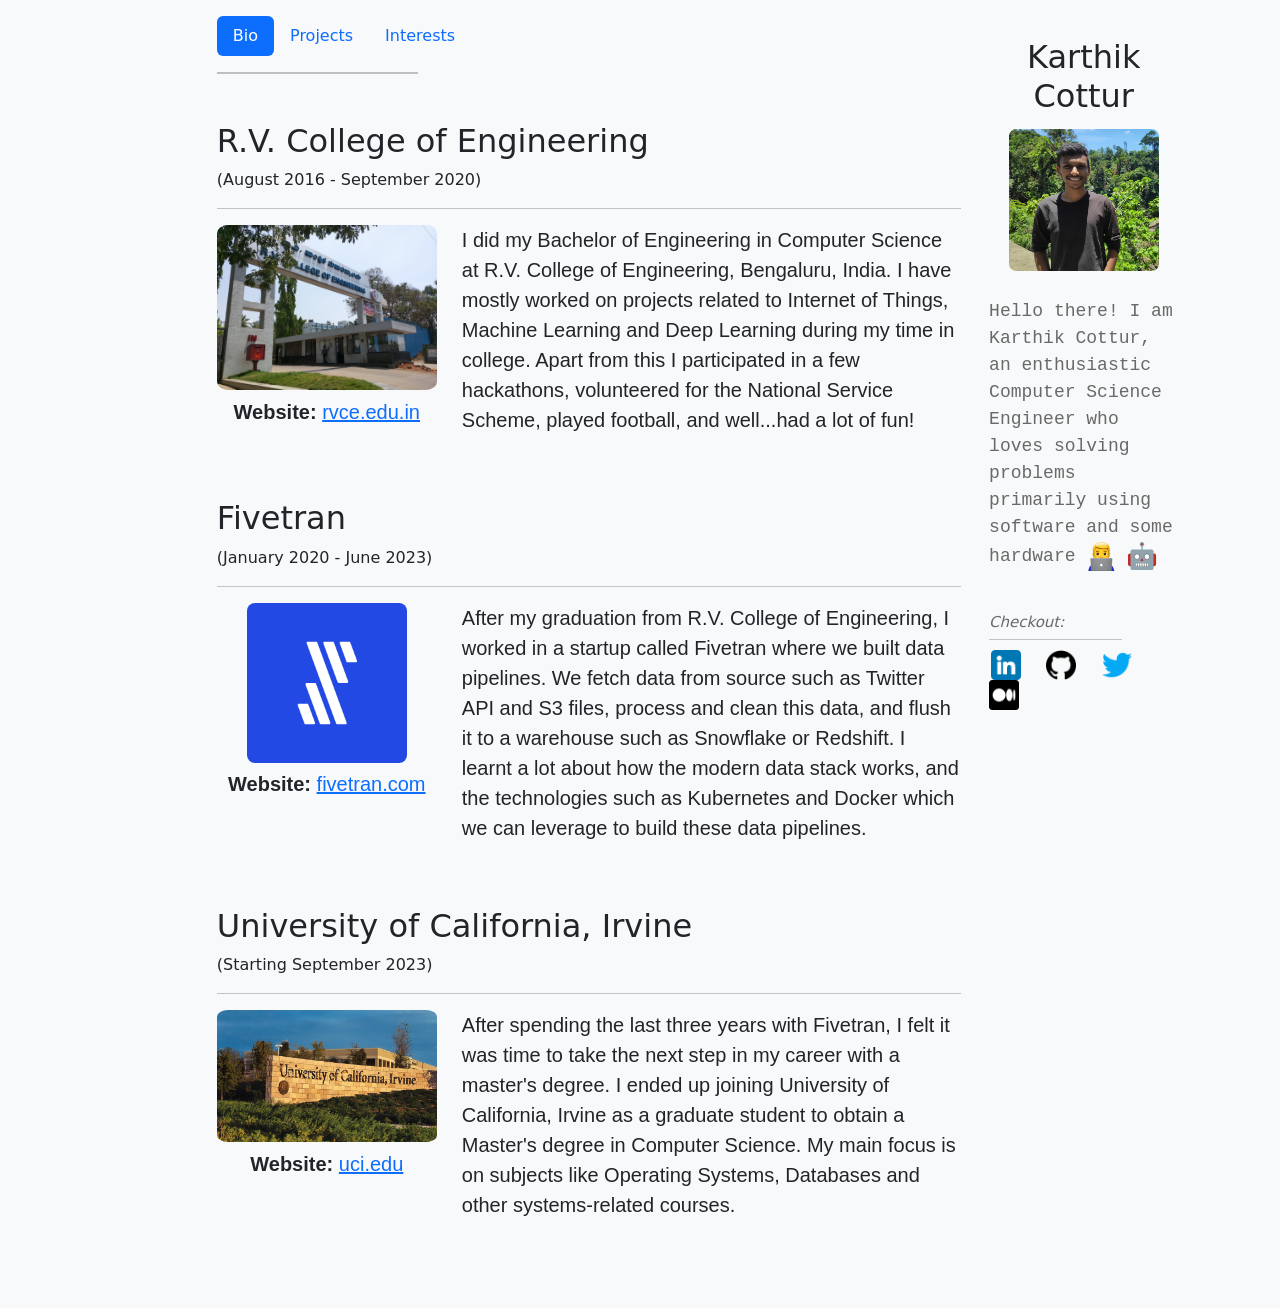
==== index.html @ 7d873bca "added projects" ====
<!DOCTYPE html>
<html>
<head>
	<title>Karthik Cottur</title>

    <meta charset="utf-8">
    <meta name="viewport" content="width=device-width, initial-scale=1">
    <meta name="description" content="">
    <title>Karthik Cottur</title>

	<link rel="stylesheet" href="assets/css/bootstrap.min.css">
    <link rel="stylesheet" href="assets/css/custom.css">


    </style>
</head>
<body class="bg-light">

    <div class="container content-bio col-2">
        <div style="text-align: center;">
            <h2>Karthik Cottur</h2>
            <img src = "assets/images/karthik.jpeg" class="img-default" style="width: 150px; margin-top: 3%;"/>
            <p style="font-size: 18px; font-family:monospace; color:dimgray; text-align: left;">
                <br />
                Hello there! I am Karthik Cottur, an enthusiastic Computer Science Engineer who loves solving problems primarily using software and some hardware <img src="assets/images/man-in-front-of-laptop.png" style="width: 30px; height: auto;"/>
                <img src="assets/images/robot.svg" style="width: 30px; height: auto;"/>
            </p>
            <br />
            <div style="text-align: left;">
                <p style="font-size: 15px; font-style: italic; color:dimgray; margin-bottom: 3%;"> Checkout: </p>
                <hr style="width: 70%; margin-bottom: 5%; margin-top: 0%;"/>
                <a href="https://www.linkedin.com/in/karthikcottur/" target=”_blank”><img src = "assets/images/linkedin.png" class="img-small" style="margin-left: 1%;"/></a>&nbsp;&nbsp;&nbsp;&nbsp;
                <a href="https://github.com/ckarthik14" target=”_blank”><img src = "assets/images/github.png" class="img-small"/></a>&nbsp;&nbsp;&nbsp;&nbsp;
                <a href="https://twitter.com/ckarthik114" target=”_blank”><img src = "assets/images/twitter.png" class="img-small"/></a>&nbsp;&nbsp;&nbsp;&nbsp;
                <a href="https://medium.com/@ckarthik114" target=”_blank”><img src = "assets/images/medium.png" class="img-small"/></a>
            </div>
        </div>
    </div>


    <div class="container content-margin">
        <div class="col-md-9">
            <header class="py-3">
                <ul class="nav nav-pills">
                    <li class="nav-item"><a href="./index.html" class="nav-link active" aria-current="page">Bio</a></li>
                    <li class="nav-item"><a href="./projects.html" class="nav-link">Projects</a></li>
                    <li class="nav-item"><a href="./interests.html" class="nav-link">Interests</a></li>
                </ul>
            </header>
            <div class="b-example-divider"></div>
        </div>
    </div>
    

    <div class="container content-margin">
        <div class="col-md-8">
            <br /><br />
            <h2>R.V. College of Engineering</h2><p>(August 2016 - September 2020)</p><hr>
            <div class="pic-left">
                <img src = "assets/images/rv.jpeg" class="img-default"/>
                
                <p class="pic-desc">
                    <b>Website:</b> <a href="https://rvce.edu.in/" target=”_blank”>rvce.edu.in</a>
                </p>
            </div>
            
            <div class="text-description-right">
                <p>
                    I did my Bachelor of Engineering in Computer Science at R.V. College of Engineering, Bengaluru, India. I have mostly worked on projects related to Internet of Things, Machine Learning and Deep Learning during my time in college. Apart from this I participated in a few hackathons, volunteered for the National Service Scheme, played football, and well...had a lot of fun!
                </p>
            </div>
        </div>
    </div>

    <div class="container content-margin">
        <div class="col-md-8">
            <br /><br />
            <h2>Fivetran</h2><p>(January 2020 - June 2023)</p><hr>
            <div class="pic-left">
                <img src = "assets/images/fivetran.webp" class="img-default" style="width: 160px;"/>
                
                <p class="pic-desc">
                    <b>Website:</b> <a href="https://www.fivetran.com/" target=”_blank”>fivetran.com</a>
                </p>
            </div>
            
            <div class="text-description-right">
                <p>
                    After my graduation from R.V. College of Engineering, I worked in a startup called Fivetran where we built data pipelines. We fetch data from source such as Twitter API and S3 files, process and clean this data, and flush it to a warehouse such as Snowflake or Redshift. I learnt a lot about how the modern data stack works, and the technologies such as Kubernetes and Docker which we can leverage to build these data pipelines. 
                </p>
            </div>
        </div>
    </div>

    <div class="container content-margin">
        <div class="col-md-8">
            <br /><br />
            <h2>University of California, Irvine</h2><p>(Starting September 2023)</p><hr>
            <div class="pic-left">
                <img src = "assets/images/uci.jpeg" class="img-default"/>
                
                <p class="pic-desc">
                    <b>Website:</b> <a href="https://uci.edu/">uci.edu</a>
                </p>
            </div>
            
            <div class="text-description-right">
                <p>
                    After spending the last three years with Fivetran, I felt it was time to take the next step in my career with a master's degree. I ended up joining University of California, Irvine as a graduate student to obtain a Master's degree in Computer Science. My main focus is on subjects like Operating Systems, Databases and other systems-related courses. 
                </p>
            </div>
        </div>
    </div>


    <br />
    <br />
    <br />

</body>
</html>
---- assets/css/custom.css ----
body {
    -ms-overflow-style: none; /* for Internet Explorer, Edge */
    scrollbar-width: none; /* for Firefox */
    overflow-y: scroll; 
  }
  
  body::-webkit-scrollbar {
    display: none; /* for Chrome, Safari, and Opera */
  }

.b-example-divider {
    width: 24%;
    height: 0rem;
    background-color: rgba(0, 0, 0, .1);
    border: solid rgba(0, 0, 0, .15);
    border-width: 1px 0;
    box-shadow: inset 0 .5em 1.5em rgba(0, 0, 0, .1), inset 0 .125em .5em rgba(0, 0, 0, .15);
}

.b-example-divider-sidebar {
    width: 100%;
    height: 3rem;
    background-color: rgba(0, 0, 0, .1);
    border: solid rgba(0, 0, 0, .15);
    border-width: 1px 0;
    box-shadow: inset 0 .5em 1.5em rgba(0, 0, 0, .1), inset 0 .125em .5em rgba(0, 0, 0, .15);
}

.b-example-vr {
    flex-shrink: 0;
    width: 0.75rem;
    height: 110vh;
}

.text-description-right {
    margin-left: 245px;
    font-size: 20px;
    font-family:'Trebuchet MS', 'Lucida Sans Unicode', 'Lucida Grande', 'Lucida Sans', Arial, sans-serif;
}

.text-description-left {
    margin-right: 325px;
    font-size: 20px;
    font-family:'Trebuchet MS', 'Lucida Sans Unicode', 'Lucida Grande', 'Lucida Sans', Arial, sans-serif;
}

.img-default {
    width: 220px;
    height: auto;
    border-radius: 5%;
}

.pic-left {
    width: 220px;
    height: auto;
    border-radius: 5%;
    text-align: center;
    float: left;
}

.pic-right {
    width: 300px;
    height: auto;
    border-radius: 5%;
    text-align: center;
    float: right;
}

.pic-desc {
    font-size: 20px;
    font-family:'Trebuchet MS', 'Lucida Sans Unicode', 'Lucida Grande', 'Lucida Sans', Arial, sans-serif;
    margin-top: 3%;
}

.img-small {
    width: 30px;
    height: auto;
}

.content-margin {
    justify-content: left;
    margin-left: 16%;
}

.content-bio {
    float: right;
    margin-right: 7%;
    margin-top: 3%;
}
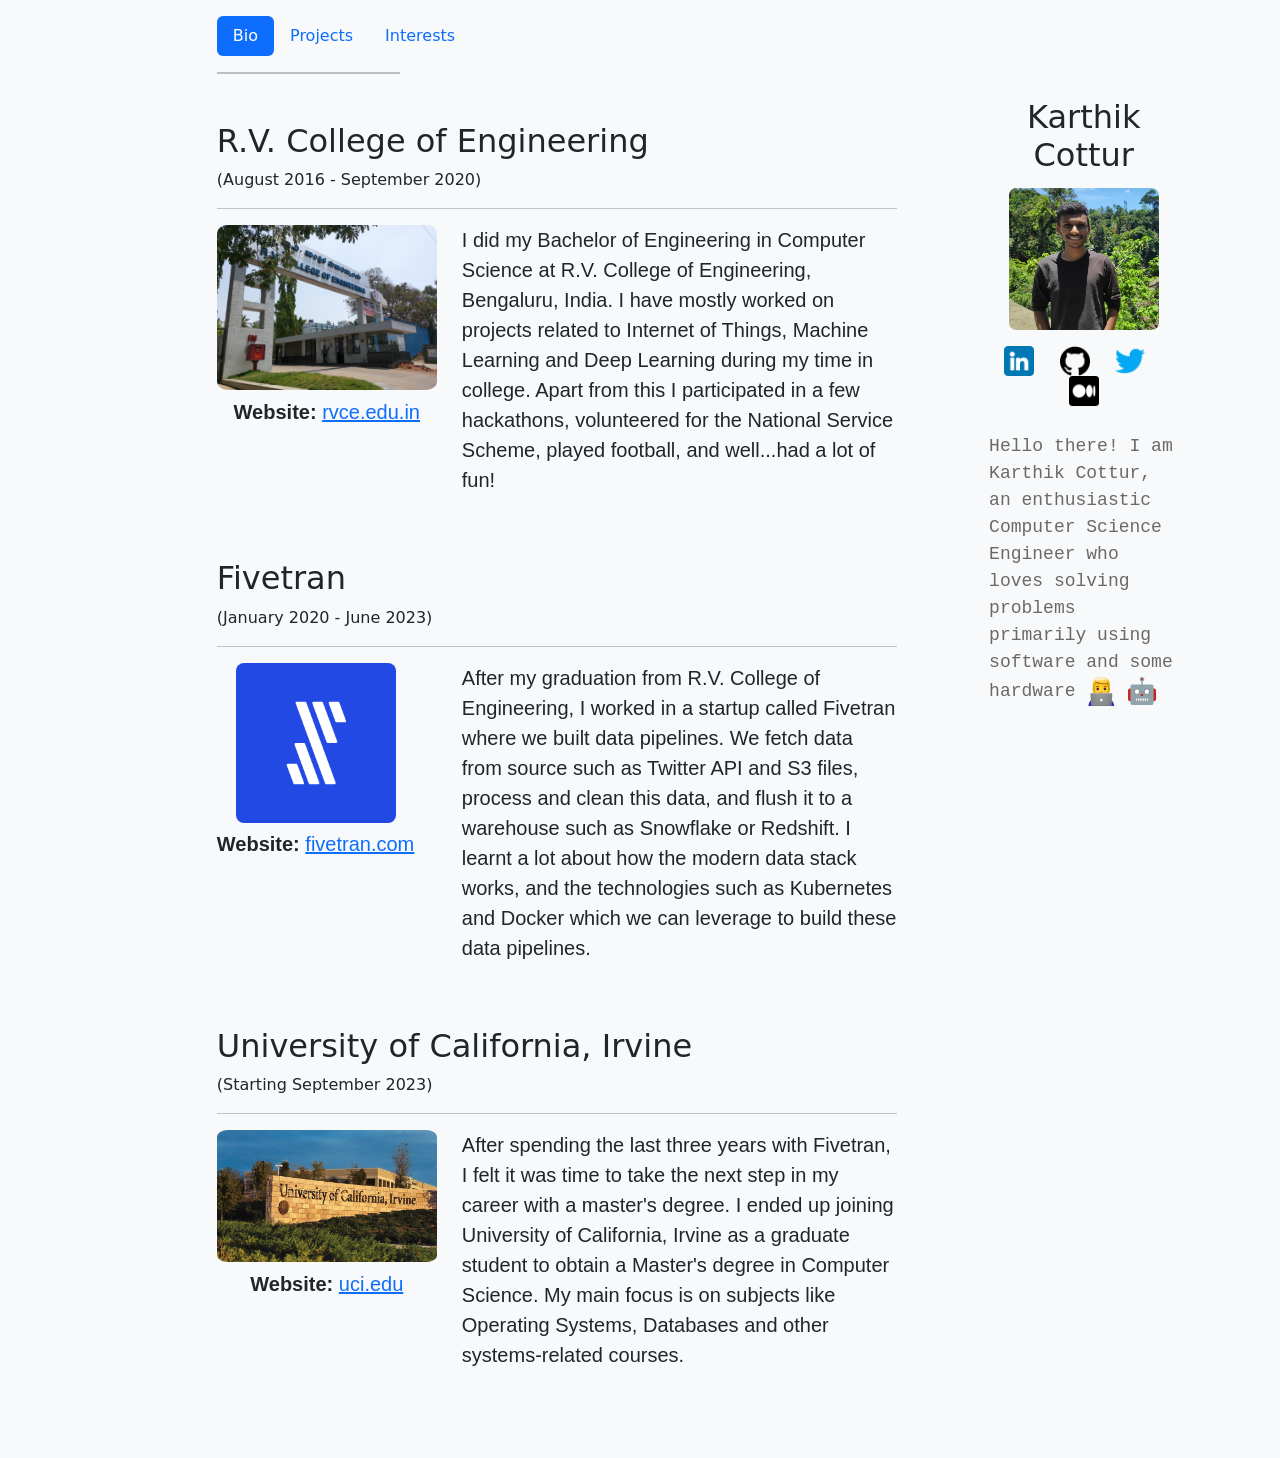
==== commit 47d15d21: "made device friendly" ====
--- a/index.html
+++ b/index.html
@@ -4,118 +4,103 @@
 	<title>Karthik Cottur</title>
 
     <meta charset="utf-8">
-    <meta name="viewport" content="width=device-width, initial-scale=1">
+    <meta name="viewport" content="width=device-width, initial-scale=1.0">
     <meta name="description" content="">
     <title>Karthik Cottur</title>
 
 	<link rel="stylesheet" href="assets/css/bootstrap.min.css">
     <link rel="stylesheet" href="assets/css/custom.css">
 
-
     </style>
 </head>
 <body class="bg-light">
+    <div class="container content-margin">
+        <header class="py-3">
+            <ul class="nav nav-pills">
+                <li class="nav-item"><a href="./index.html" class="nav-link active" aria-current="page">Bio</a></li>
+                <li class="nav-item"><a href="./projects.html" class="nav-link">Projects</a></li>
+                <li class="nav-item"><a href="./interests.html" class="nav-link">Interests</a></li>
+            </ul>
+        </header>
+        <div class="b-example-divider"></div>
+    </div>
 
     <div class="container content-bio col-2">
         <div style="text-align: center;">
+            <br />
             <h2>Karthik Cottur</h2>
             <img src = "assets/images/karthik.jpeg" class="img-default" style="width: 150px; margin-top: 3%;"/>
+            <div style="text-align: center; margin-top: 8%;">
+                <a href="https://www.linkedin.com/in/karthikcottur/" target=”_blank”><img src = "assets/images/linkedin.png" class="img-small" style="margin-left: 1%;"/></a>&nbsp;&nbsp;&nbsp;&nbsp;
+                <a href="https://github.com/ckarthik14" target=”_blank”><img src = "assets/images/github.png" class="img-small"/></a>&nbsp;&nbsp;&nbsp;&nbsp;
+                <a href="https://twitter.com/ckarthik114" target=”_blank”><img src = "assets/images/twitter.png" class="img-small"/></a>&nbsp;&nbsp;&nbsp;&nbsp;
+                <a href="https://medium.com/@ckarthik114" target=”_blank”><img src = "assets/images/medium.png" class="img-small"/></a>
+            </div>
             <p style="font-size: 18px; font-family:monospace; color:dimgray; text-align: left;">
                 <br />
                 Hello there! I am Karthik Cottur, an enthusiastic Computer Science Engineer who loves solving problems primarily using software and some hardware <img src="assets/images/man-in-front-of-laptop.png" style="width: 30px; height: auto;"/>
                 <img src="assets/images/robot.svg" style="width: 30px; height: auto;"/>
             </p>
-            <br />
-            <div style="text-align: left;">
-                <p style="font-size: 15px; font-style: italic; color:dimgray; margin-bottom: 3%;"> Checkout: </p>
-                <hr style="width: 70%; margin-bottom: 5%; margin-top: 0%;"/>
-                <a href="https://www.linkedin.com/in/karthikcottur/" target=”_blank”><img src = "assets/images/linkedin.png" class="img-small" style="margin-left: 1%;"/></a>&nbsp;&nbsp;&nbsp;&nbsp;
-                <a href="https://github.com/ckarthik14" target=”_blank”><img src = "assets/images/github.png" class="img-small"/></a>&nbsp;&nbsp;&nbsp;&nbsp;
-                <a href="https://twitter.com/ckarthik114" target=”_blank”><img src = "assets/images/twitter.png" class="img-small"/></a>&nbsp;&nbsp;&nbsp;&nbsp;
-                <a href="https://medium.com/@ckarthik114" target=”_blank”><img src = "assets/images/medium.png" class="img-small"/></a>
-            </div>
-        </div>
-    </div>
-
-
-    <div class="container content-margin">
-        <div class="col-md-9">
-            <header class="py-3">
-                <ul class="nav nav-pills">
-                    <li class="nav-item"><a href="./index.html" class="nav-link active" aria-current="page">Bio</a></li>
-                    <li class="nav-item"><a href="./projects.html" class="nav-link">Projects</a></li>
-                    <li class="nav-item"><a href="./interests.html" class="nav-link">Interests</a></li>
-                </ul>
-            </header>
-            <div class="b-example-divider"></div>
         </div>
     </div>
     
 
     <div class="container content-margin">
-        <div class="col-md-8">
-            <br /><br />
-            <h2>R.V. College of Engineering</h2><p>(August 2016 - September 2020)</p><hr>
-            <div class="pic-left">
-                <img src = "assets/images/rv.jpeg" class="img-default"/>
-                
-                <p class="pic-desc">
-                    <b>Website:</b> <a href="https://rvce.edu.in/" target=”_blank”>rvce.edu.in</a>
-                </p>
-            </div>
+        <br /><br />
+        <h2>R.V. College of Engineering</h2><p>(August 2016 - September 2020)</p><hr>
+        <div class="pic-left">
+            <img src = "assets/images/rv.jpeg" class="img-default"/>
             
-            <div class="text-description-right">
-                <p>
-                    I did my Bachelor of Engineering in Computer Science at R.V. College of Engineering, Bengaluru, India. I have mostly worked on projects related to Internet of Things, Machine Learning and Deep Learning during my time in college. Apart from this I participated in a few hackathons, volunteered for the National Service Scheme, played football, and well...had a lot of fun!
-                </p>
-            </div>
+            <p class="pic-desc">
+                <b>Website:</b> <a href="https://rvce.edu.in/" target=”_blank”>rvce.edu.in</a>
+            </p>
+        </div>
+        
+        <div class="text-description-right">
+            <p>
+                I did my Bachelor of Engineering in Computer Science at R.V. College of Engineering, Bengaluru, India. I have mostly worked on projects related to Internet of Things, Machine Learning and Deep Learning during my time in college. Apart from this I participated in a few hackathons, volunteered for the National Service Scheme, played football, and well...had a lot of fun!
+            </p>
         </div>
     </div>
 
     <div class="container content-margin">
-        <div class="col-md-8">
-            <br /><br />
-            <h2>Fivetran</h2><p>(January 2020 - June 2023)</p><hr>
-            <div class="pic-left">
-                <img src = "assets/images/fivetran.webp" class="img-default" style="width: 160px;"/>
-                
-                <p class="pic-desc">
-                    <b>Website:</b> <a href="https://www.fivetran.com/" target=”_blank”>fivetran.com</a>
-                </p>
-            </div>
+        <br /><br />
+        <h2>Fivetran</h2><p>(January 2020 - June 2023)</p><hr>
+        <div class="pic-left">
+            <img src = "assets/images/fivetran.webp" class="img-default" style="width: 160px;"/>
             
-            <div class="text-description-right">
-                <p>
-                    After my graduation from R.V. College of Engineering, I worked in a startup called Fivetran where we built data pipelines. We fetch data from source such as Twitter API and S3 files, process and clean this data, and flush it to a warehouse such as Snowflake or Redshift. I learnt a lot about how the modern data stack works, and the technologies such as Kubernetes and Docker which we can leverage to build these data pipelines. 
-                </p>
-            </div>
+            <p class="pic-desc">
+                <b>Website:</b> <a href="https://www.fivetran.com/" target=”_blank”>fivetran.com</a>
+            </p>
+        </div>
+        
+        <div class="text-description-right">
+            <p>
+                After my graduation from R.V. College of Engineering, I worked in a startup called Fivetran where we built data pipelines. We fetch data from source such as Twitter API and S3 files, process and clean this data, and flush it to a warehouse such as Snowflake or Redshift. I learnt a lot about how the modern data stack works, and the technologies such as Kubernetes and Docker which we can leverage to build these data pipelines. 
+            </p>
         </div>
     </div>
 
     <div class="container content-margin">
-        <div class="col-md-8">
-            <br /><br />
-            <h2>University of California, Irvine</h2><p>(Starting September 2023)</p><hr>
-            <div class="pic-left">
-                <img src = "assets/images/uci.jpeg" class="img-default"/>
-                
-                <p class="pic-desc">
-                    <b>Website:</b> <a href="https://uci.edu/">uci.edu</a>
-                </p>
-            </div>
+        <br /><br />
+        <h2>University of California, Irvine</h2><p>(Starting September 2023)</p><hr>
+        <div class="pic-left">
+            <img src = "assets/images/uci.jpeg" class="img-default"/>
             
-            <div class="text-description-right">
-                <p>
-                    After spending the last three years with Fivetran, I felt it was time to take the next step in my career with a master's degree. I ended up joining University of California, Irvine as a graduate student to obtain a Master's degree in Computer Science. My main focus is on subjects like Operating Systems, Databases and other systems-related courses. 
-                </p>
-            </div>
+            <p class="pic-desc">
+                <b>Website:</b> <a href="https://uci.edu/">uci.edu</a>
+            </p>
+        </div>
+        
+        <div class="text-description-right">
+            <p>
+                After spending the last three years with Fivetran, I felt it was time to take the next step in my career with a master's degree. I ended up joining University of California, Irvine as a graduate student to obtain a Master's degree in Computer Science. My main focus is on subjects like Operating Systems, Databases and other systems-related courses. 
+            </p>
         </div>
     </div>
-
 
     <br />
     <br />
     <br />
-
 </body>
 </html>
--- a/assets/css/custom.css
+++ b/assets/css/custom.css
@@ -9,27 +9,12 @@
   }
 
 .b-example-divider {
-    width: 24%;
+    width: 27%;
     height: 0rem;
     background-color: rgba(0, 0, 0, .1);
     border: solid rgba(0, 0, 0, .15);
     border-width: 1px 0;
     box-shadow: inset 0 .5em 1.5em rgba(0, 0, 0, .1), inset 0 .125em .5em rgba(0, 0, 0, .15);
-}
-
-.b-example-divider-sidebar {
-    width: 100%;
-    height: 3rem;
-    background-color: rgba(0, 0, 0, .1);
-    border: solid rgba(0, 0, 0, .15);
-    border-width: 1px 0;
-    box-shadow: inset 0 .5em 1.5em rgba(0, 0, 0, .1), inset 0 .125em .5em rgba(0, 0, 0, .15);
-}
-
-.b-example-vr {
-    flex-shrink: 0;
-    width: 0.75rem;
-    height: 110vh;
 }
 
 .text-description-right {
@@ -51,17 +36,12 @@
 }
 
 .pic-left {
-    width: 220px;
-    height: auto;
     border-radius: 5%;
     text-align: center;
     float: left;
 }
 
 .pic-right {
-    width: 300px;
-    height: auto;
-    border-radius: 5%;
     text-align: center;
     float: right;
 }
@@ -78,12 +58,106 @@
 }
 
 .content-margin {
+    flex:0 0 auto;
+    width:55%;
     justify-content: left;
     margin-left: 16%;
 }
 
 .content-bio {
+    flex:0 0 auto;
+    width: 16.667%;
     float: right;
     margin-right: 7%;
-    margin-top: 3%;
+}
+
+.content-bio-space {
+    width: 15%;
+}
+
+@media (max-width: 1000px) {
+    body {
+        -ms-overflow-style: none; /* for Internet Explorer, Edge */
+        scrollbar-width: none; /* for Firefox */
+        overflow-y: scroll; 
+        width: 100%;
+      }
+      
+      body::-webkit-scrollbar {
+        display: none; /* for Chrome, Safari, and Opera */
+      }
+
+    .b-example-divider {
+        width: 245px;
+        height: 0rem;
+        background-color: rgba(0, 0, 0, .1);
+        border: solid rgba(0, 0, 0, .15);
+        border-width: 1px 0;
+        box-shadow: inset 0 .5em 1.5em rgba(0, 0, 0, .1), inset 0 .125em .5em rgba(0, 0, 0, .15);
+        margin: auto;
+    }
+    
+    .text-description-right {
+        margin-left: auto;
+        text-align: justify;
+        font-size: 18px;
+        font-family:'Trebuchet MS', 'Lucida Sans Unicode', 'Lucida Grande', 'Lucida Sans', Arial, sans-serif;
+    }
+    
+    .text-description-left {
+        margin-right: auto;
+        text-align: justify;
+        font-size: 18px;
+        font-family:'Trebuchet MS', 'Lucida Sans Unicode', 'Lucida Grande', 'Lucida Sans', Arial, sans-serif;
+    }
+    
+    .img-default {
+        width: 220px;
+        height: auto;
+        border-radius: 5%;
+    }
+    
+    .pic-left {
+        float:none;
+    }
+    
+    .pic-right {
+        float: none;
+    }
+    
+    .pic-desc {
+        font-size: 20px;
+        font-family:'Trebuchet MS', 'Lucida Sans Unicode', 'Lucida Grande', 'Lucida Sans', Arial, sans-serif;
+        margin-top: 3%;
+    }
+    
+    .img-small {
+        width: 30px;
+        height: auto;
+    }
+    
+    .content-margin {
+        flex:0 0 auto;
+        width:87%;
+        text-align: center;
+        justify-content: center;
+        margin: auto;
+        margin-left: auto;
+        margin-right: auto;
+        width:max-content;
+        padding: auto;
+    }
+    
+    .content-bio {
+        flex:0 0 auto;
+        width: 75%;
+        margin: auto;
+        float:none;
+        margin-top: auto;
+        margin-right: auto;
+    }
+
+    .content-bio-space {
+        height: auto;
+    }
 }
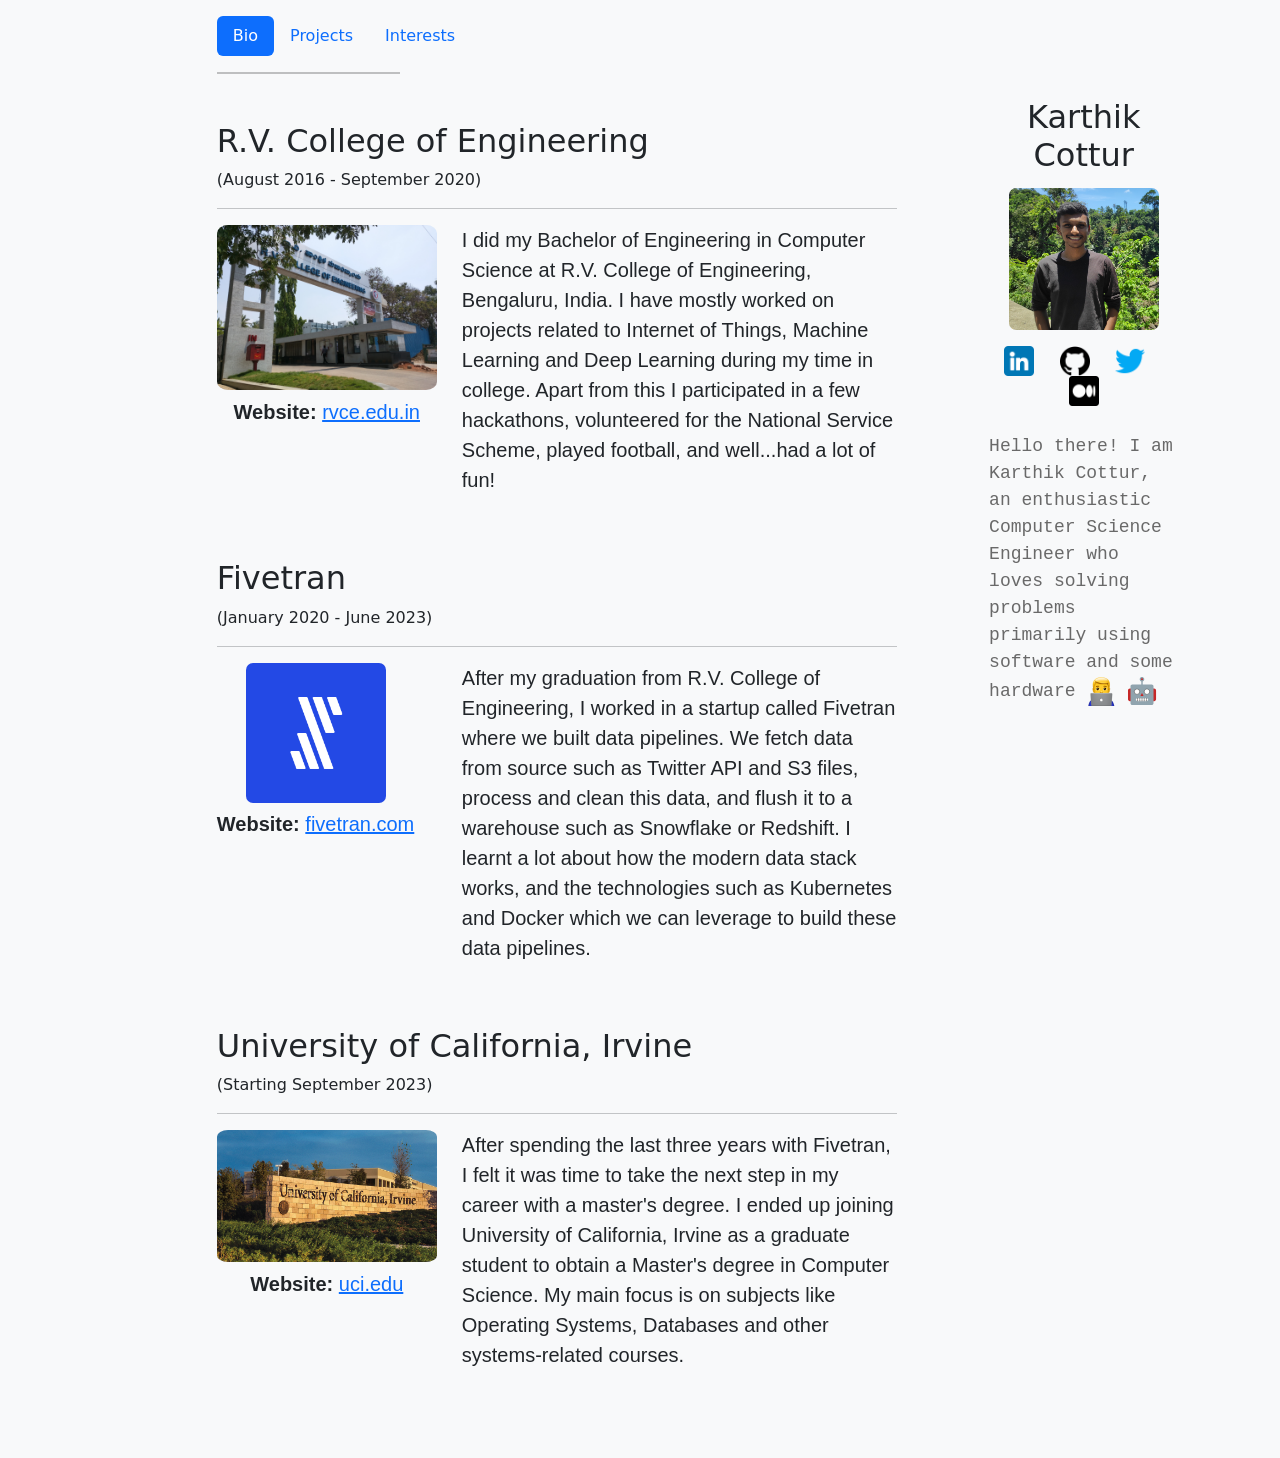
==== commit b62e1ef2: "cleaned up css" ====
--- a/index.html
+++ b/index.html
@@ -14,9 +14,10 @@
     </style>
 </head>
 <body class="bg-light">
+
     <div class="container content-margin">
         <header class="py-3">
-            <ul class="nav nav-pills">
+            <ul class="nav nav-pills list-items-center">
                 <li class="nav-item"><a href="./index.html" class="nav-link active" aria-current="page">Bio</a></li>
                 <li class="nav-item"><a href="./projects.html" class="nav-link">Projects</a></li>
                 <li class="nav-item"><a href="./interests.html" class="nav-link">Interests</a></li>
@@ -25,6 +26,7 @@
         <div class="b-example-divider"></div>
     </div>
 
+    
     <div class="container content-bio col-2">
         <div style="text-align: center;">
             <br />
@@ -67,7 +69,7 @@
         <br /><br />
         <h2>Fivetran</h2><p>(January 2020 - June 2023)</p><hr>
         <div class="pic-left">
-            <img src = "assets/images/fivetran.webp" class="img-default" style="width: 160px;"/>
+            <img src = "assets/images/fivetran.webp" class="img-default" style="width: 140px;"/>
             
             <p class="pic-desc">
                 <b>Website:</b> <a href="https://www.fivetran.com/" target=”_blank”>fivetran.com</a>
--- a/assets/css/custom.css
+++ b/assets/css/custom.css
@@ -33,6 +33,13 @@
     width: 220px;
     height: auto;
     border-radius: 5%;
+}
+
+.img-default-br {
+    width: 220px;
+    height: auto;
+    border-radius: 5%;
+    margin-bottom: 5%;
 }
 
 .pic-left {
@@ -86,6 +93,11 @@
       body::-webkit-scrollbar {
         display: none; /* for Chrome, Safari, and Opera */
       }
+
+    .list-items-center{
+        width:max-content;
+        margin: auto;
+    }
 
     .b-example-divider {
         width: 245px;
@@ -142,10 +154,6 @@
         text-align: center;
         justify-content: center;
         margin: auto;
-        margin-left: auto;
-        margin-right: auto;
-        width:max-content;
-        padding: auto;
     }
     
     .content-bio {
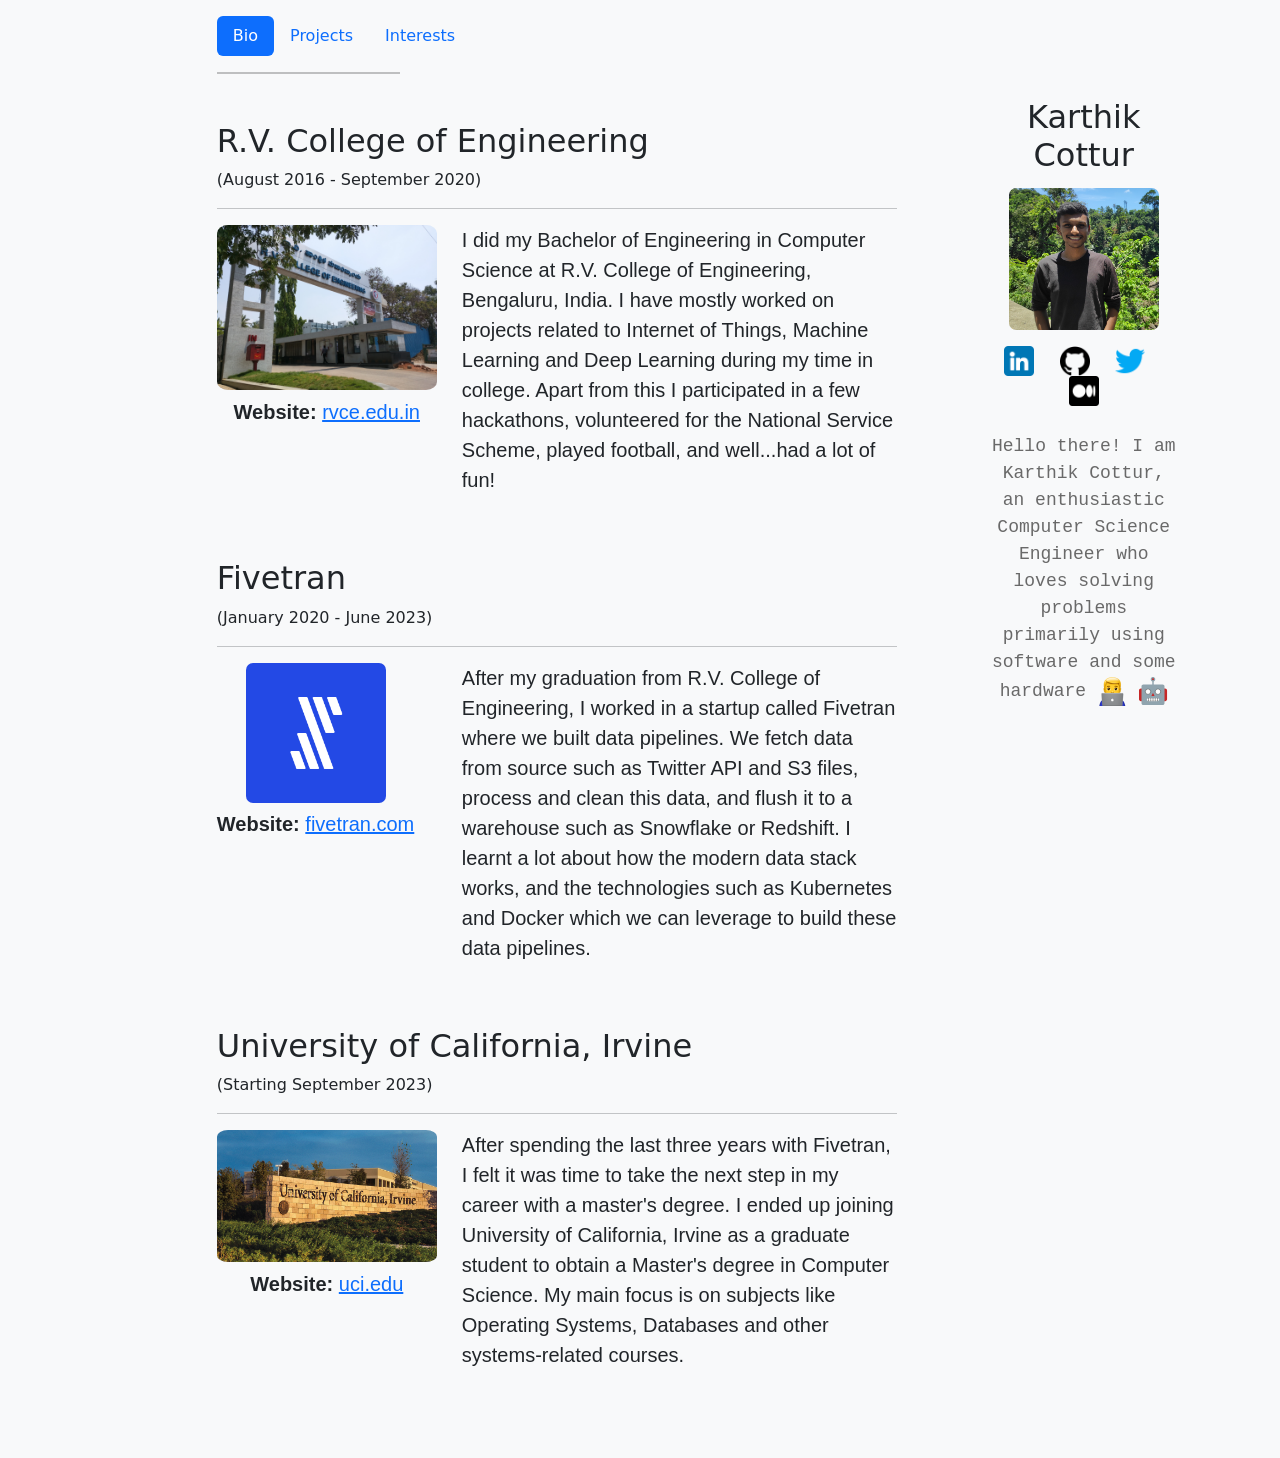
==== commit 652c3888: "small change in bio" ====
--- a/index.html
+++ b/index.html
@@ -26,7 +26,7 @@
         <div class="b-example-divider"></div>
     </div>
 
-    
+
     <div class="container content-bio col-2">
         <div style="text-align: center;">
             <br />
@@ -38,7 +38,7 @@
                 <a href="https://twitter.com/ckarthik114" target=”_blank”><img src = "assets/images/twitter.png" class="img-small"/></a>&nbsp;&nbsp;&nbsp;&nbsp;
                 <a href="https://medium.com/@ckarthik114" target=”_blank”><img src = "assets/images/medium.png" class="img-small"/></a>
             </div>
-            <p style="font-size: 18px; font-family:monospace; color:dimgray; text-align: left;">
+            <p style="font-size: 18px; font-family:monospace; color:dimgray; text-align: center;">
                 <br />
                 Hello there! I am Karthik Cottur, an enthusiastic Computer Science Engineer who loves solving problems primarily using software and some hardware <img src="assets/images/man-in-front-of-laptop.png" style="width: 30px; height: auto;"/>
                 <img src="assets/images/robot.svg" style="width: 30px; height: auto;"/>
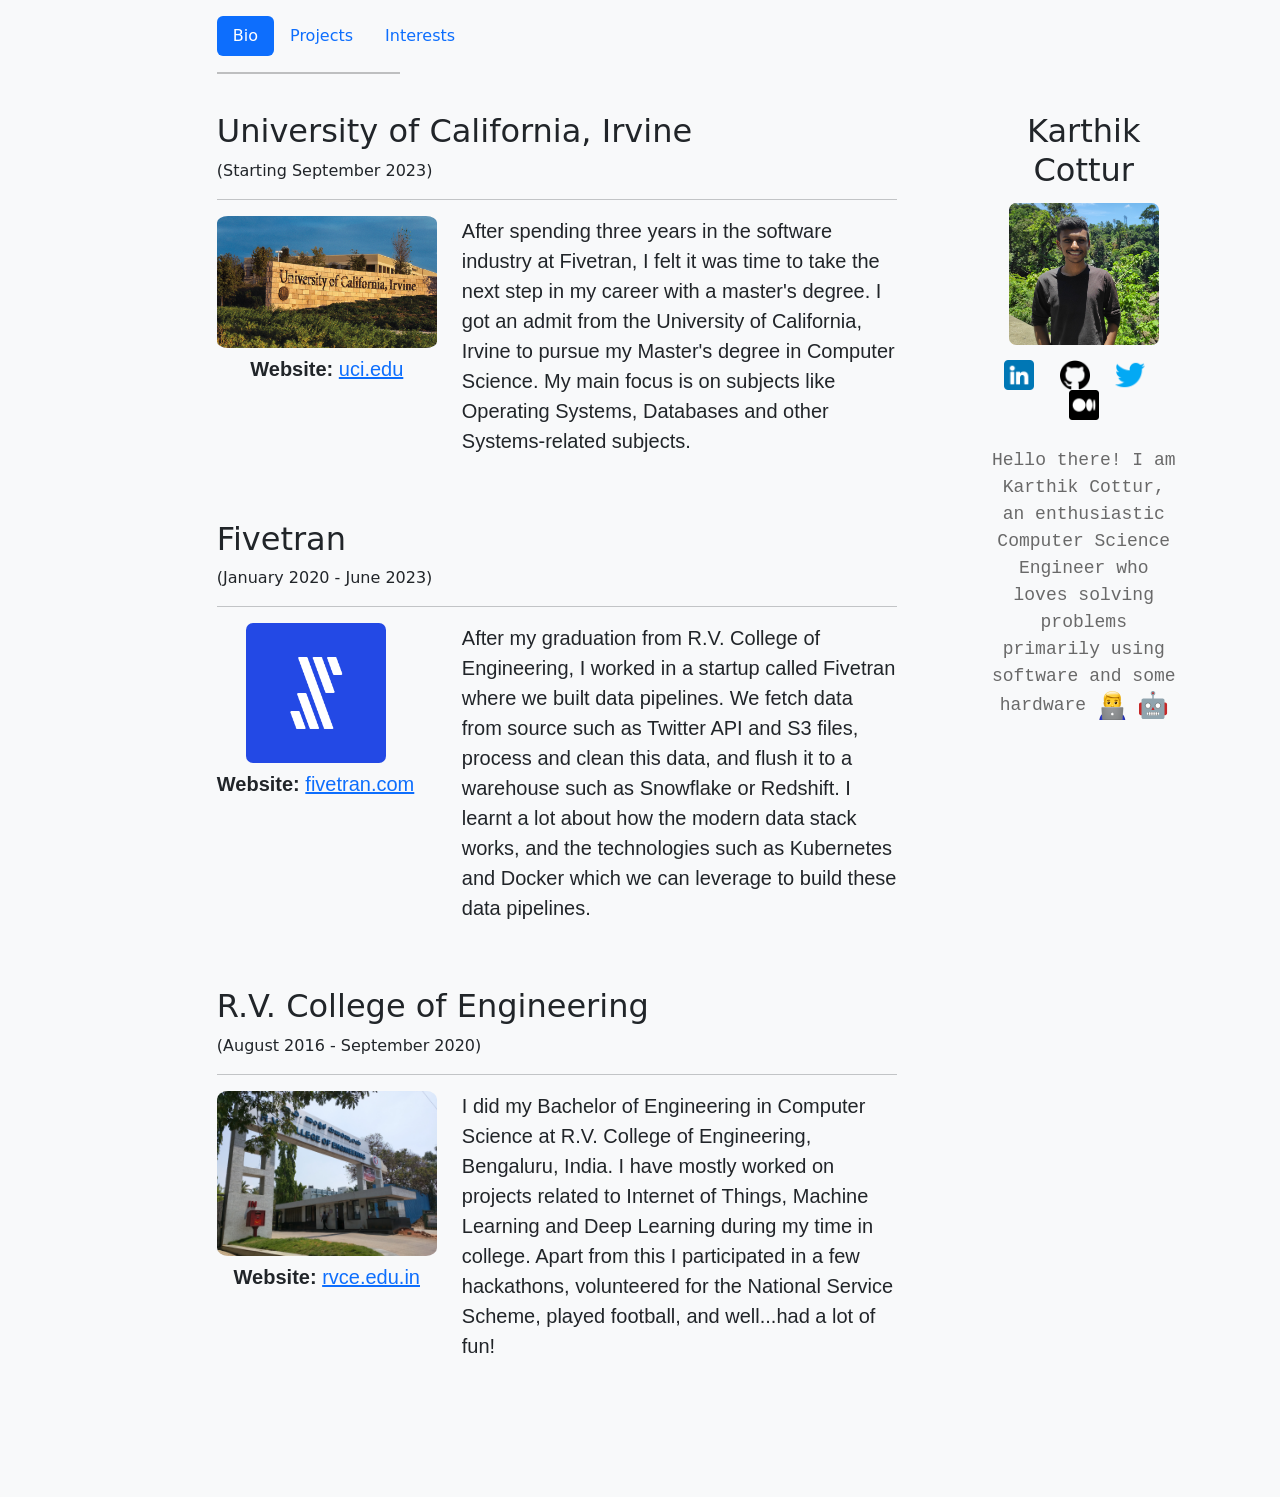
==== commit d8b8bfad: "complete website" ====
--- a/index.html
+++ b/index.html
@@ -15,7 +15,7 @@
 </head>
 <body class="bg-light">
 
-    <div class="container content-margin">
+    <div class="container content-margin content-nav">
         <header class="py-3">
             <ul class="nav nav-pills list-items-center">
                 <li class="nav-item"><a href="./index.html" class="nav-link active" aria-current="page">Bio</a></li>
@@ -26,10 +26,8 @@
         <div class="b-example-divider"></div>
     </div>
 
-
     <div class="container content-bio col-2">
         <div style="text-align: center;">
-            <br />
             <h2>Karthik Cottur</h2>
             <img src = "assets/images/karthik.jpeg" class="img-default" style="width: 150px; margin-top: 3%;"/>
             <div style="text-align: center; margin-top: 8%;">
@@ -45,10 +43,42 @@
             </p>
         </div>
     </div>
+
+    <div class="container content-margin content-general">
+        <h2>University of California, Irvine</h2><p>(Starting September 2023)</p><hr>
+        <div class="pic-left">
+            <img src = "assets/images/uci.jpeg" class="img-default"/>
+            
+            <p class="pic-desc">
+                <b>Website:</b> <a href="https://uci.edu/">uci.edu</a>
+            </p>
+        </div>
+        
+        <div class="text-description-right">
+            <p>
+                After spending three years in the software industry at Fivetran, I felt it was time to take the next step in my career with a master's degree. I got an admit from the University of California, Irvine to pursue my Master's degree in Computer Science. My main focus is on subjects like Operating Systems, Databases and other Systems-related subjects.
+            </p>
+        </div>
+    </div>
     
+    <div class="container content-margin content-general">
+        <h2>Fivetran</h2><p>(January 2020 - June 2023)</p><hr>
+        <div class="pic-left">
+            <img src = "assets/images/fivetran.webp" class="img-default" style="width: 140px;"/>
+            
+            <p class="pic-desc">
+                <b>Website:</b> <a href="https://www.fivetran.com/" target=”_blank”>fivetran.com</a>
+            </p>
+        </div>
+        
+        <div class="text-description-right">
+            <p>
+                After my graduation from R.V. College of Engineering, I worked in a startup called Fivetran where we built data pipelines. We fetch data from source such as Twitter API and S3 files, process and clean this data, and flush it to a warehouse such as Snowflake or Redshift. I learnt a lot about how the modern data stack works, and the technologies such as Kubernetes and Docker which we can leverage to build these data pipelines. 
+            </p>
+        </div>
+    </div>
 
-    <div class="container content-margin">
-        <br /><br />
+    <div class="container content-margin content-general">
         <h2>R.V. College of Engineering</h2><p>(August 2016 - September 2020)</p><hr>
         <div class="pic-left">
             <img src = "assets/images/rv.jpeg" class="img-default"/>
@@ -65,42 +95,6 @@
         </div>
     </div>
 
-    <div class="container content-margin">
-        <br /><br />
-        <h2>Fivetran</h2><p>(January 2020 - June 2023)</p><hr>
-        <div class="pic-left">
-            <img src = "assets/images/fivetran.webp" class="img-default" style="width: 140px;"/>
-            
-            <p class="pic-desc">
-                <b>Website:</b> <a href="https://www.fivetran.com/" target=”_blank”>fivetran.com</a>
-            </p>
-        </div>
-        
-        <div class="text-description-right">
-            <p>
-                After my graduation from R.V. College of Engineering, I worked in a startup called Fivetran where we built data pipelines. We fetch data from source such as Twitter API and S3 files, process and clean this data, and flush it to a warehouse such as Snowflake or Redshift. I learnt a lot about how the modern data stack works, and the technologies such as Kubernetes and Docker which we can leverage to build these data pipelines. 
-            </p>
-        </div>
-    </div>
-
-    <div class="container content-margin">
-        <br /><br />
-        <h2>University of California, Irvine</h2><p>(Starting September 2023)</p><hr>
-        <div class="pic-left">
-            <img src = "assets/images/uci.jpeg" class="img-default"/>
-            
-            <p class="pic-desc">
-                <b>Website:</b> <a href="https://uci.edu/">uci.edu</a>
-            </p>
-        </div>
-        
-        <div class="text-description-right">
-            <p>
-                After spending the last three years with Fivetran, I felt it was time to take the next step in my career with a master's degree. I ended up joining University of California, Irvine as a graduate student to obtain a Master's degree in Computer Science. My main focus is on subjects like Operating Systems, Databases and other systems-related courses. 
-            </p>
-        </div>
-    </div>
-
     <br />
     <br />
     <br />
--- a/assets/css/custom.css
+++ b/assets/css/custom.css
@@ -71,6 +71,14 @@
     margin-left: 16%;
 }
 
+.content-general {
+    margin-bottom: 5%;
+}
+
+.content-nav {
+    margin-bottom: 3%;
+}
+
 .content-bio {
     flex:0 0 auto;
     width: 16.667%;
@@ -110,14 +118,14 @@
     }
     
     .text-description-right {
-        margin-left: auto;
+        margin: auto;
         text-align: justify;
         font-size: 18px;
         font-family:'Trebuchet MS', 'Lucida Sans Unicode', 'Lucida Grande', 'Lucida Sans', Arial, sans-serif;
     }
     
     .text-description-left {
-        margin-right: auto;
+        margin: auto;
         text-align: justify;
         font-size: 18px;
         font-family:'Trebuchet MS', 'Lucida Sans Unicode', 'Lucida Grande', 'Lucida Sans', Arial, sans-serif;
@@ -131,10 +139,12 @@
     
     .pic-left {
         float:none;
+        margin: auto
     }
     
     .pic-right {
         float: none;
+        margin: auto;
     }
     
     .pic-desc {
@@ -153,13 +163,21 @@
         width:87%;
         text-align: center;
         justify-content: center;
-        margin: auto;
+        margin-left: auto;
+    }
+
+    .content-general {
+        margin-bottom: 9%;
+    }
+    
+    .content-nav {
+        margin-bottom: 3%;
     }
     
     .content-bio {
         flex:0 0 auto;
         width: 75%;
-        margin: auto;
+        margin-bottom: 7%;
         float:none;
         margin-top: auto;
         margin-right: auto;
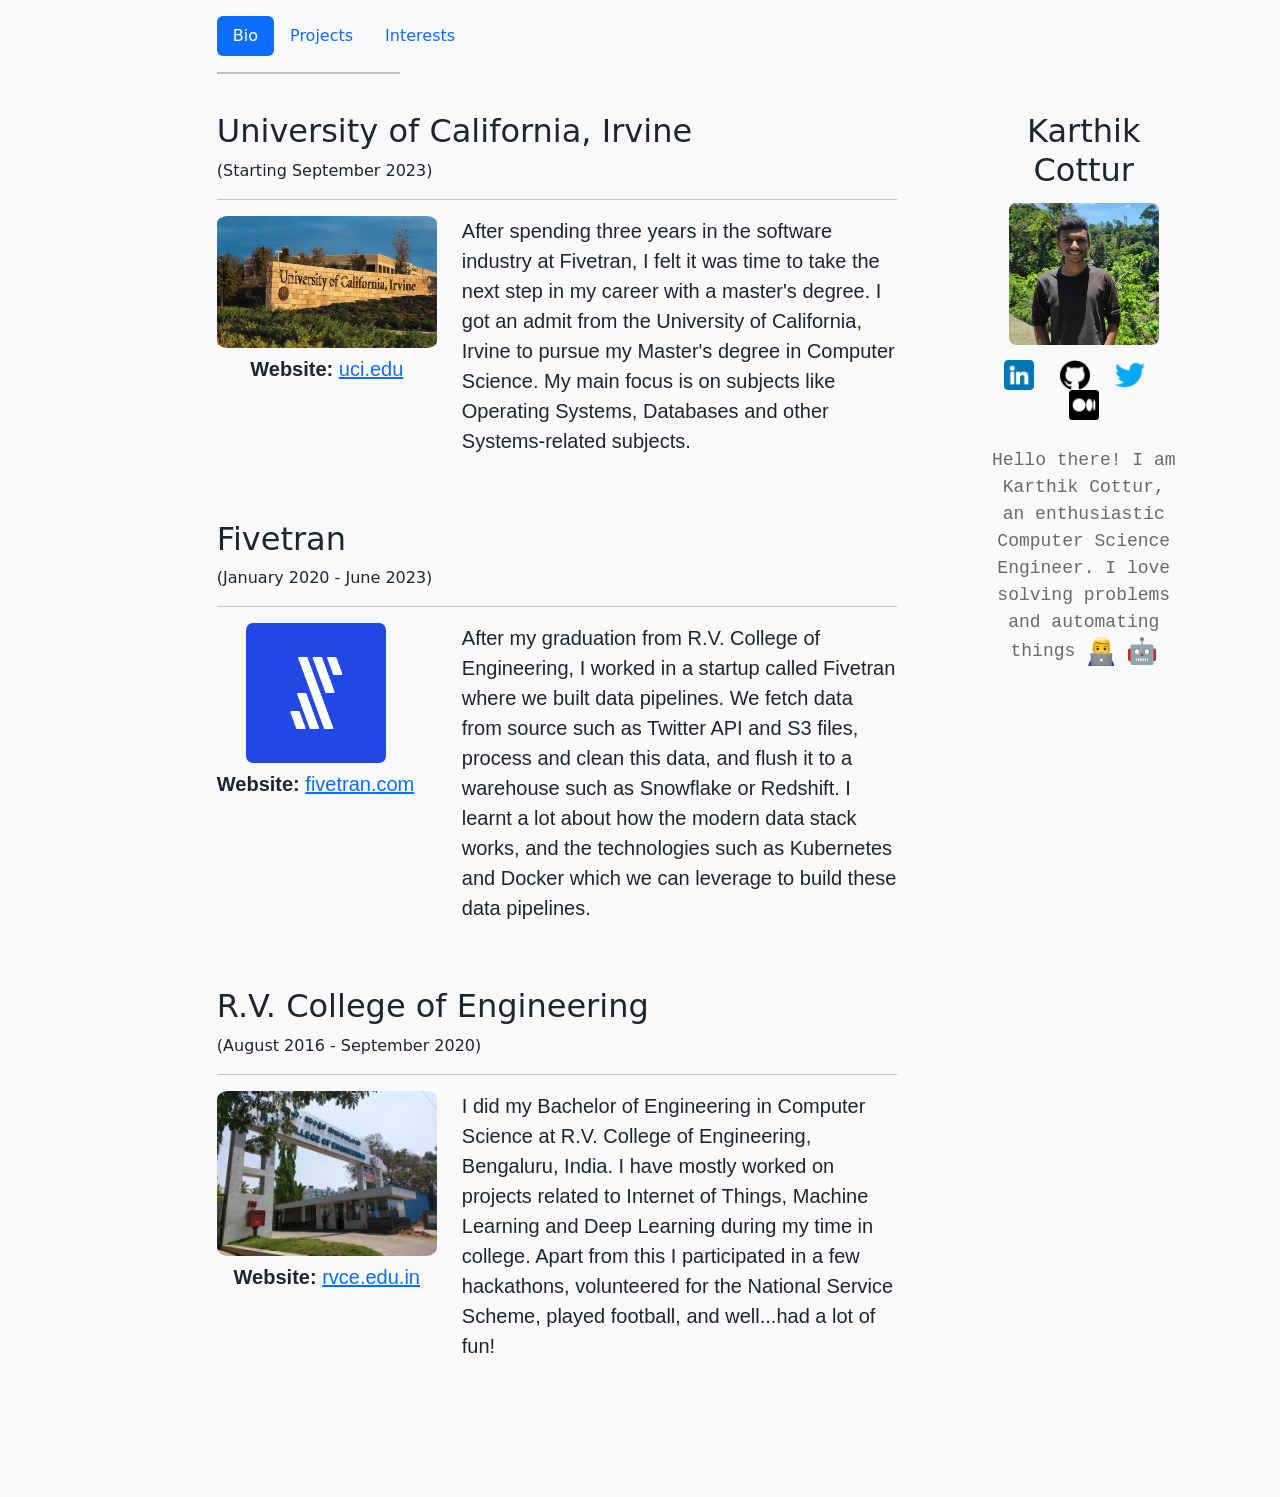
==== commit 1c68e11d: "minor changes" ====
--- a/index.html
+++ b/index.html
@@ -38,7 +38,7 @@
             </div>
             <p style="font-size: 18px; font-family:monospace; color:dimgray; text-align: center;">
                 <br />
-                Hello there! I am Karthik Cottur, an enthusiastic Computer Science Engineer who loves solving problems primarily using software and some hardware <img src="assets/images/man-in-front-of-laptop.png" style="width: 30px; height: auto;"/>
+                Hello there! I am Karthik Cottur, an enthusiastic Computer Science Engineer. I love solving problems and automating things <img src="assets/images/man-in-front-of-laptop.png" style="width: 30px; height: auto;"/>
                 <img src="assets/images/robot.svg" style="width: 30px; height: auto;"/>
             </p>
         </div>
--- a/assets/css/custom.css
+++ b/assets/css/custom.css
@@ -171,13 +171,13 @@
     }
     
     .content-nav {
-        margin-bottom: 3%;
+        margin-bottom: 10%;
     }
     
     .content-bio {
         flex:0 0 auto;
         width: 75%;
-        margin-bottom: 7%;
+        margin-bottom: 15%;
         float:none;
         margin-top: auto;
         margin-right: auto;
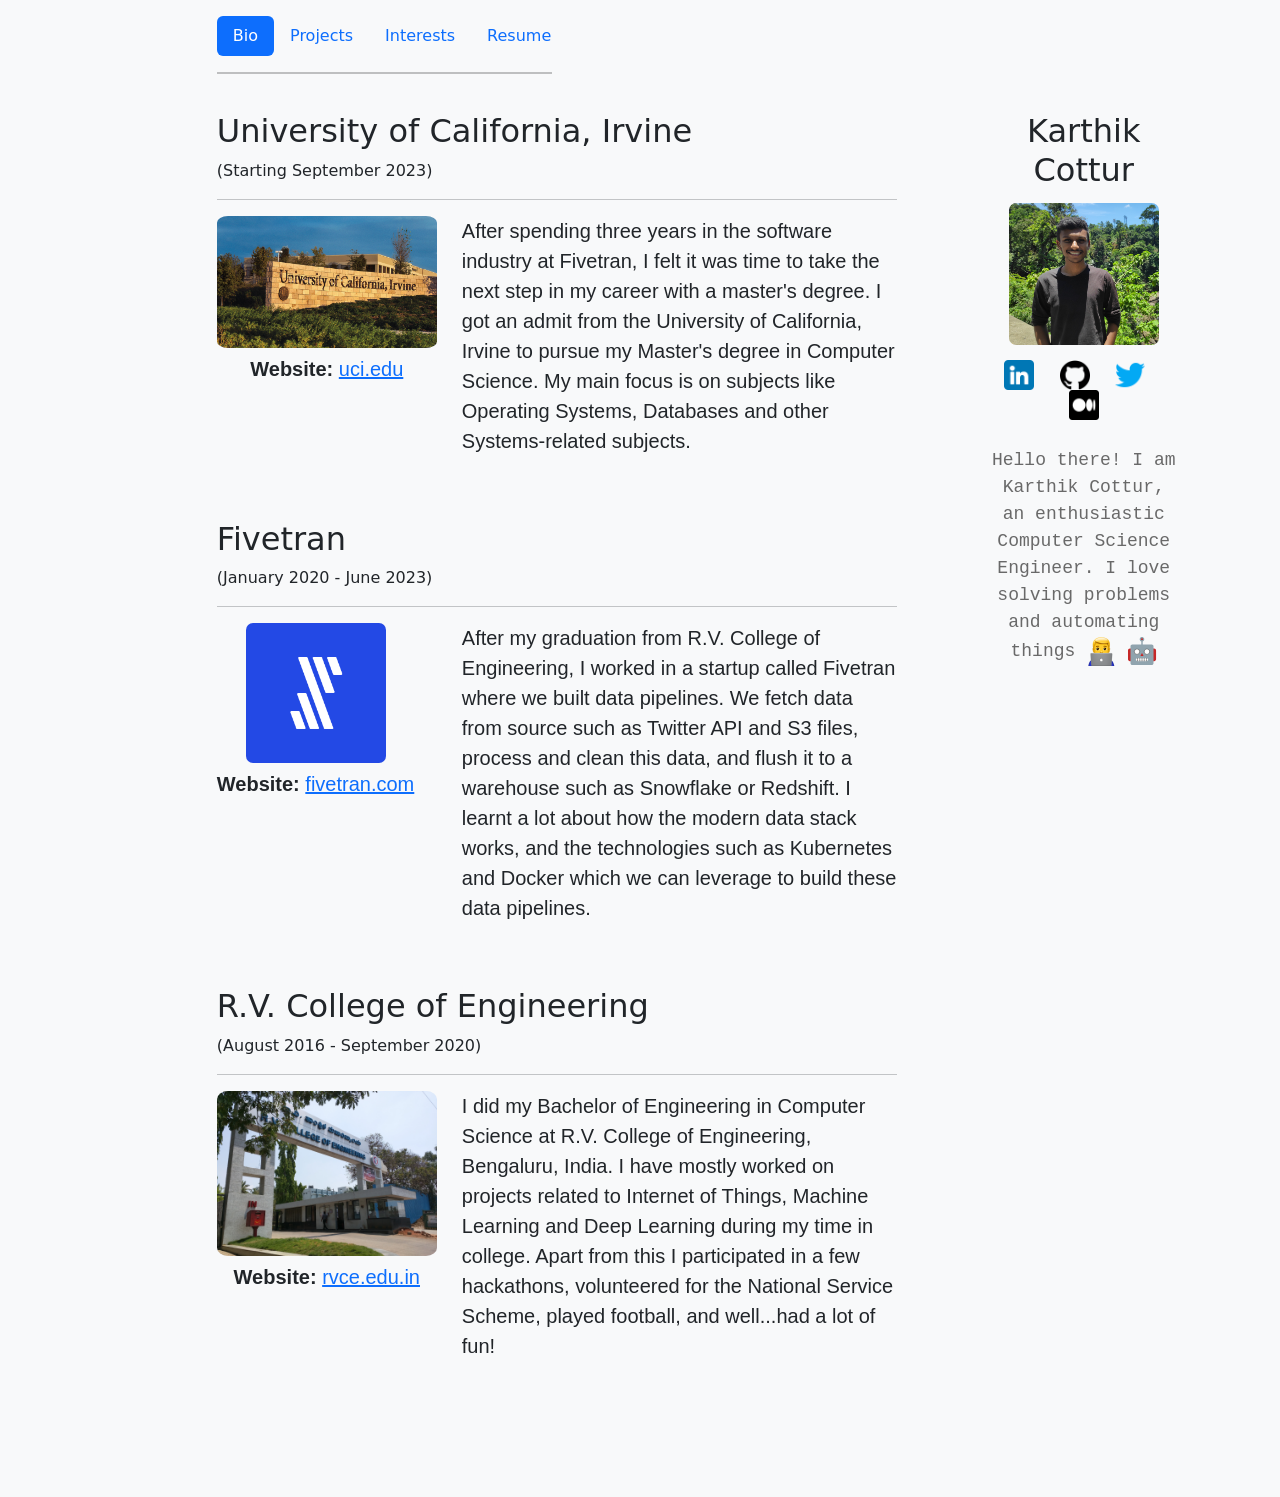
==== commit f5b43d25: "added resume" ====
--- a/index.html
+++ b/index.html
@@ -10,17 +10,19 @@
 
 	<link rel="stylesheet" href="assets/css/bootstrap.min.css">
     <link rel="stylesheet" href="assets/css/custom.css">
+    <link rel="icon" href="assets/images/kc.jpeg">
 
     </style>
 </head>
 <body class="bg-light">
 
-    <div class="container content-margin content-nav">
+    <div class="container content-margin-nav content-nav">
         <header class="py-3">
             <ul class="nav nav-pills list-items-center">
                 <li class="nav-item"><a href="./index.html" class="nav-link active" aria-current="page">Bio</a></li>
                 <li class="nav-item"><a href="./projects.html" class="nav-link">Projects</a></li>
                 <li class="nav-item"><a href="./interests.html" class="nav-link">Interests</a></li>
+                <li class="nav-item"><a href="https://drive.google.com/file/d/1UeROEjgNG6u8XpuEc9ZIUlRobtthca2J/view?usp=sharing" target="_blank" class="nav-link">Resume</a></li>
             </ul>
         </header>
         <div class="b-example-divider"></div>
--- a/assets/css/custom.css
+++ b/assets/css/custom.css
@@ -9,7 +9,7 @@
   }
 
 .b-example-divider {
-    width: 27%;
+    width: 335px;
     height: 0rem;
     background-color: rgba(0, 0, 0, .1);
     border: solid rgba(0, 0, 0, .15);
@@ -67,6 +67,20 @@
 .content-margin {
     flex:0 0 auto;
     width:55%;
+    justify-content: left;
+    margin-left: 16%;
+}
+
+.content-margin-nav {
+    flex:0 0 auto;
+    width:55%;
+    justify-content: left;
+    margin-left: 16%;
+}
+
+.content-margin-wide {
+    flex:0 0 auto;
+    width:62%;
     justify-content: left;
     margin-left: 16%;
 }
@@ -108,7 +122,7 @@
     }
 
     .b-example-divider {
-        width: 245px;
+        width: 80%;
         height: 0rem;
         background-color: rgba(0, 0, 0, .1);
         border: solid rgba(0, 0, 0, .15);
@@ -122,6 +136,7 @@
         text-align: justify;
         font-size: 18px;
         font-family:'Trebuchet MS', 'Lucida Sans Unicode', 'Lucida Grande', 'Lucida Sans', Arial, sans-serif;
+        width: 100%;
     }
     
     .text-description-left {
@@ -129,6 +144,7 @@
         text-align: justify;
         font-size: 18px;
         font-family:'Trebuchet MS', 'Lucida Sans Unicode', 'Lucida Grande', 'Lucida Sans', Arial, sans-serif;
+        width: 100%;
     }
     
     .img-default {
@@ -164,10 +180,29 @@
         text-align: center;
         justify-content: center;
         margin-left: auto;
+        overflow-wrap: break-word;
+    }
+    
+    .content-margin-nav {
+        flex:0 0 auto;
+        width:100%;
+        text-align: center;
+        justify-content: center;
+        margin-left: auto;
+        overflow-wrap: break-word;
+    }
+
+    .content-margin-wide {
+        flex:0 0 auto;
+        width:87%;
+        text-align: center;
+        justify-content: center;
+        margin-left: auto;
+        overflow-wrap: break-word;
     }
 
     .content-general {
-        margin-bottom: 9%;
+        margin-bottom: 20%;
     }
     
     .content-nav {
